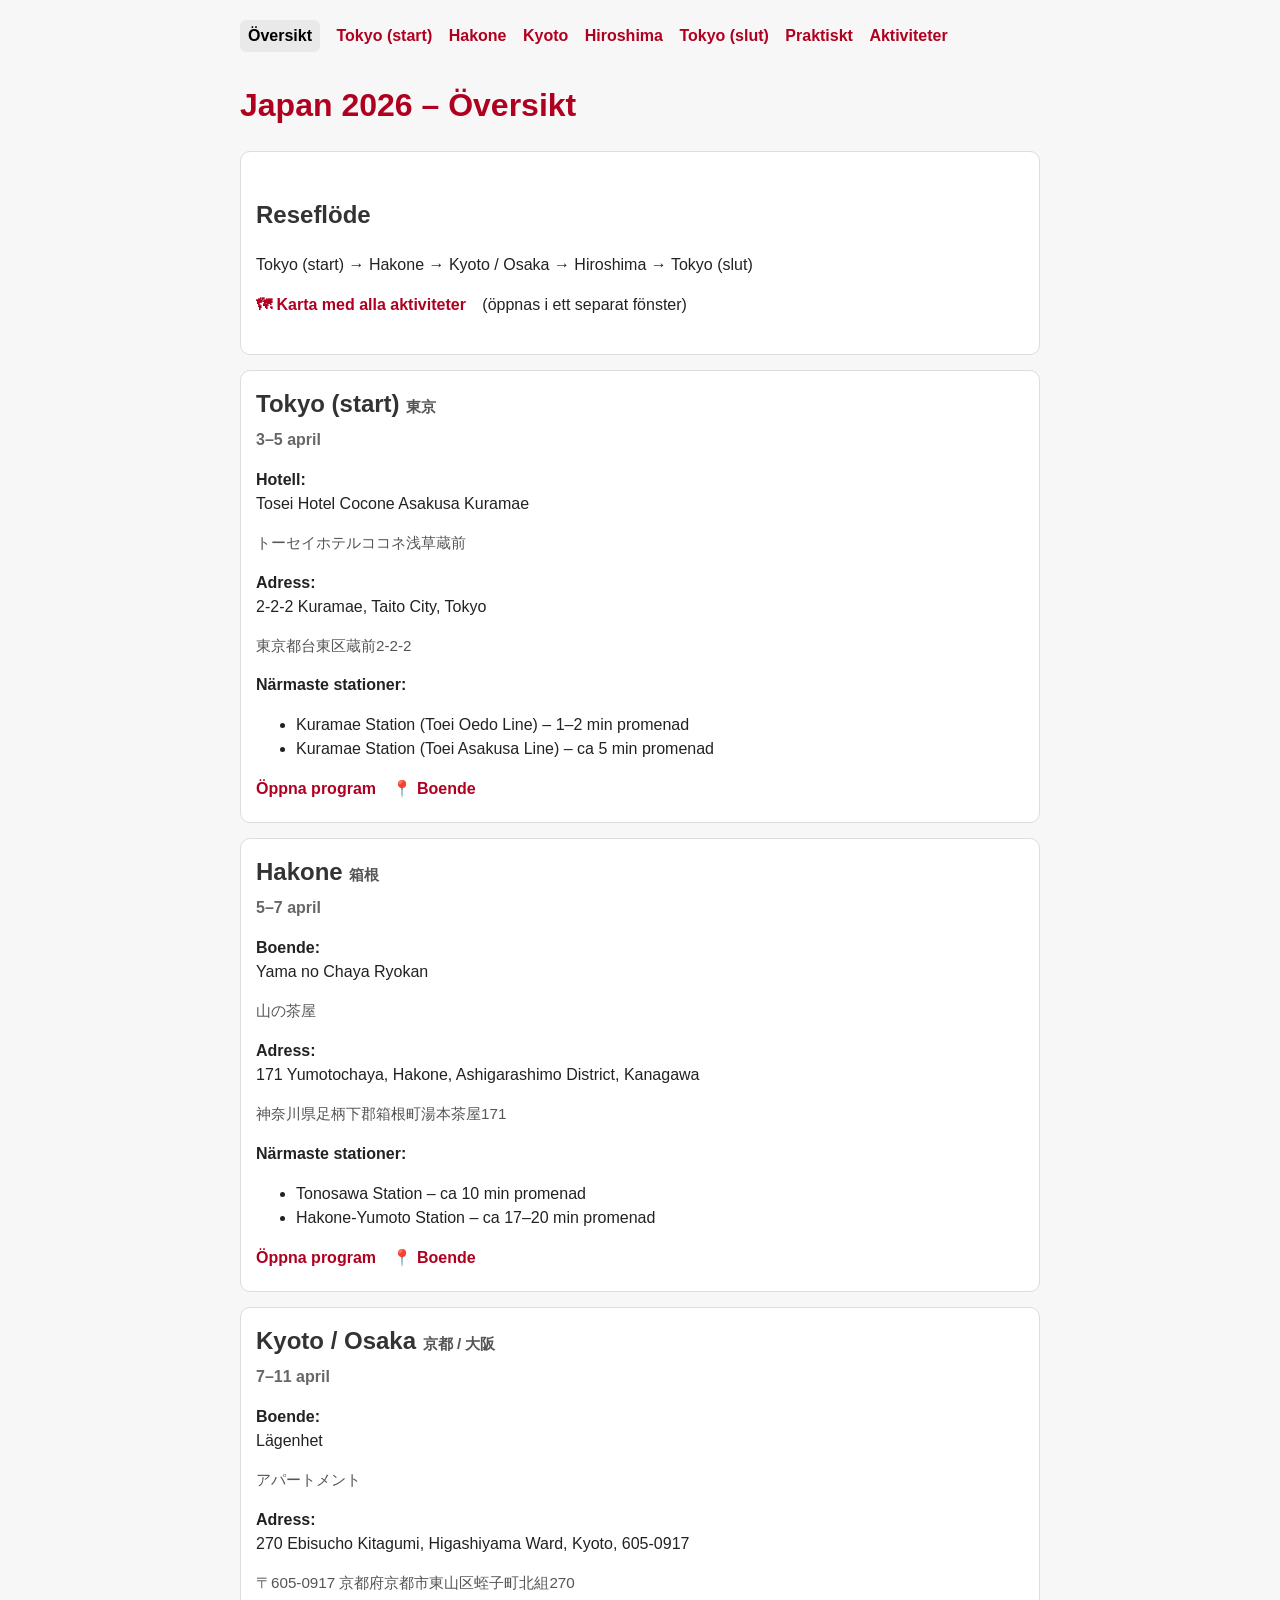
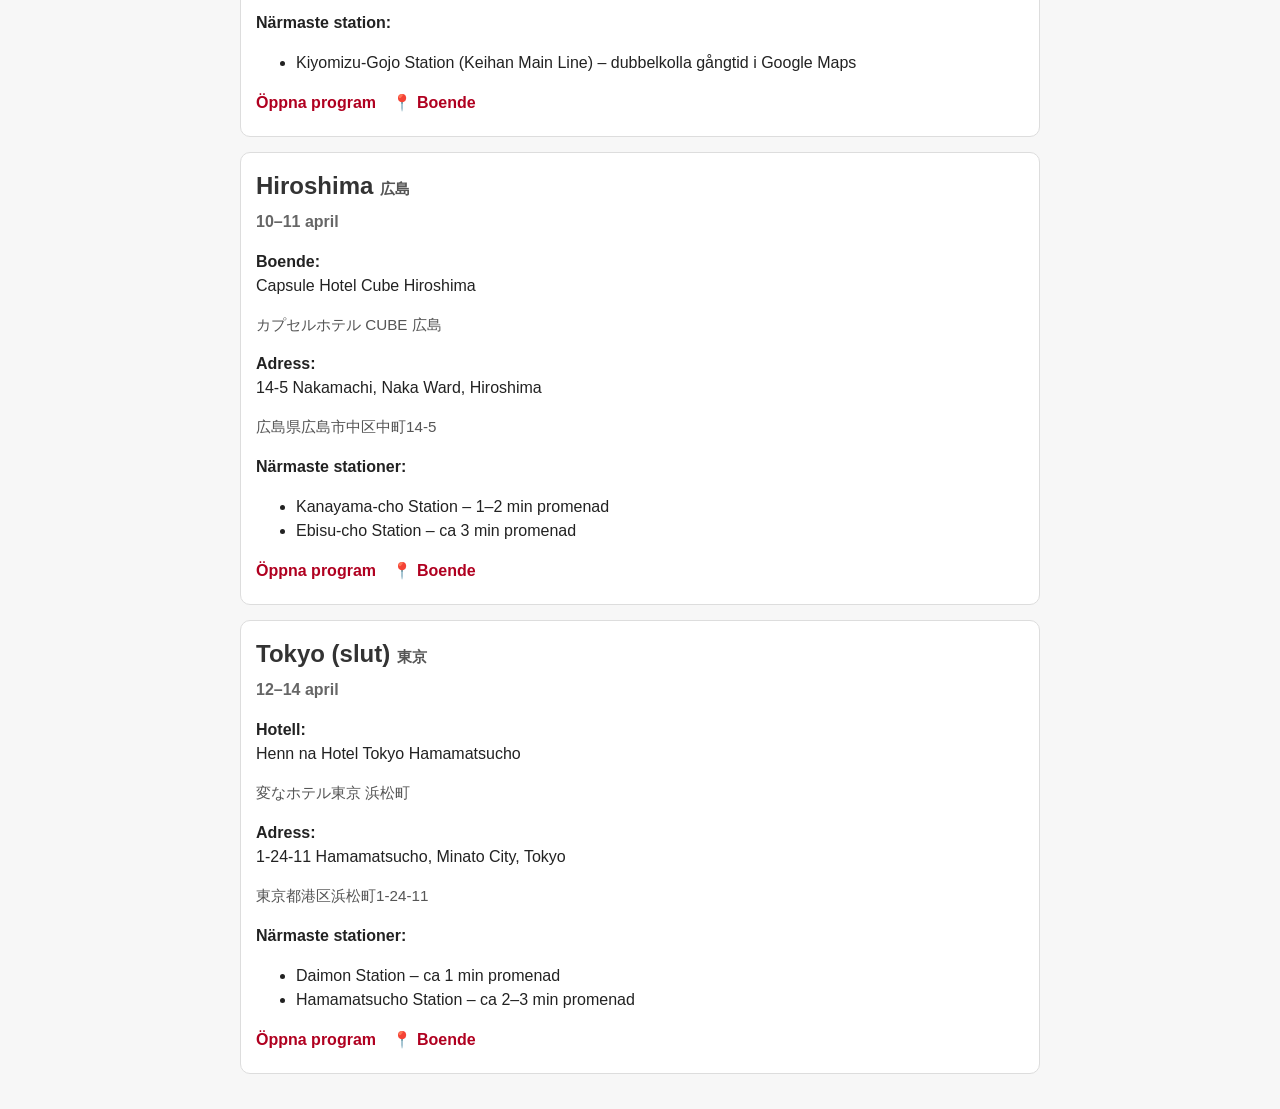
==== index.html @ 1d1a49c8 "Update index.html" ====
<!DOCTYPE html>
<html lang="sv">
<head>
  <meta charset="UTF-8">
  <meta name="viewport" content="width=device-width, initial-scale=1.0">
  <title>Japan 2026 – Översikt</title>
  <link rel="stylesheet" href="style.css?v=3">
  <style>
    .city-card {
      background: white;
      border: 1px solid #ddd;
      border-radius: 10px;
      padding: 15px;
      margin-bottom: 15px;
    }

    .city-card h2 {
      margin-top: 0;
      margin-bottom: 6px;
    }

    .dates {
      margin: 0 0 12px 0;
      color: #666;
      font-weight: bold;
    }

    .jp {
      color: #555;
      font-size: 0.95rem;
    }

    .quicklinks {
      margin-top: 12px;
    }

    .quicklinks a {
      display: inline-block;
      margin-right: 12px;
      margin-bottom: 6px;
    }

    .small-label {
      font-weight: bold;
    }
  </style>
</head>
<body>

<div class="menu">
  <a href="index.html" class="active">Översikt</a>
  <a href="tokyo_3_5.html">Tokyo (start)</a>
  <a href="hakone.html">Hakone</a>
  <a href="kyoto.html">Kyoto</a>
  <a href="hiroshima.html">Hiroshima</a>
  <a href="tokyo_12_14.html">Tokyo (slut)</a>
  <a href="practical.html">Praktiskt</a>
  <a href="areas.html">Aktiviteter</a>
</div>

<h1>Japan 2026 – Översikt</h1>

<div class="day">
  <h2>Reseflöde</h2>
  <p>Tokyo (start) → Hakone → Kyoto / Osaka → Hiroshima → Tokyo (slut)</p>
  <div class="quicklinks">
<p>
  <a href="https://www.google.com/maps/d/viewer?mid=1NEKltZ9swsaoMFm5Di4IIX3zMaCpUF0&z=6" target="_blank">
    🗺 Karta med alla aktiviteter
  </a>
<span class="note">(öppnas i ett separat fönster)</span>
  </p> 
  </div>
</div>

<div class="city-card">
  <h2>Tokyo (start) <span class="jp">東京</span></h2>
  <p class="dates">3–5 april</p>
  <p><span class="small-label">Hotell:</span><br>Tosei Hotel Cocone Asakusa Kuramae</p>
  <p class="jp">トーセイホテルココネ浅草蔵前</p>
  <p><span class="small-label">Adress:</span><br>2-2-2 Kuramae, Taito City, Tokyo</p>
  <p class="jp">東京都台東区蔵前2-2-2</p>
<p><strong>Närmaste stationer:</strong></p>
<ul>
  <li>Kuramae Station (Toei Oedo Line) – 1–2 min promenad</li>
  <li>Kuramae Station (Toei Asakusa Line) – ca 5 min promenad</li>
</ul>
  <div class="quicklinks">
    <a href="tokyo_3_5.html">Öppna program</a>
    <a href=https://maps.app.goo.gl/43SssPXwP4h8FwTp8>📍 Boende</a>
  </div>
</div>

<div class="city-card">
  <h2>Hakone <span class="jp">箱根</span></h2>
  <p class="dates">5–7 april</p>
  <p><span class="small-label">Boende:</span><br>Yama no Chaya Ryokan</p>
  <p class="jp">山の茶屋</p>
  <p><span class="small-label">Adress:</span><br>171 Yumotochaya, Hakone, Ashigarashimo District, Kanagawa</p>
  <p class="jp">神奈川県足柄下郡箱根町湯本茶屋171</p>
  <p><strong>Närmaste stationer:</strong></p>
<ul>
  <li>Tonosawa Station – ca 10 min promenad</li>
  <li>Hakone-Yumoto Station – ca 17–20 min promenad</li>
</ul>
  <div class="quicklinks">
    <a href="hakone.html">Öppna program</a>
    <a href=https://maps.app.goo.gl/KFVNgr5e3pTmdGPj9>📍 Boende</a>
  </div>
</div>

<div class="city-card">
  <h2>Kyoto / Osaka <span class="jp">京都 / 大阪</span></h2>
  <p class="dates">7–11 april</p>
  <p><span class="small-label">Boende:</span><br>Lägenhet</p>
  <p class="jp">アパートメント</p>
  <p><span class="small-label">Adress:</span><br>270 Ebisucho Kitagumi, Higashiyama Ward, Kyoto, 605-0917</p>
  <p class="jp">〒605-0917 京都府京都市東山区蛭子町北組270</p>
  <p><strong>Närmaste station:</strong></p>
<ul>
  <li>Kiyomizu-Gojo Station (Keihan Main Line) – dubbelkolla gångtid i Google Maps</li>
</ul>
  <div class="quicklinks">
    <a href="kyoto.html">Öppna program</a>
    <a href="https://maps.app.goo.gl/BNZSy1Zy8b6AjcTH7" target="_blank" rel="noopener noreferrer">📍 Boende</a>
  </div>
</div>

<div class="city-card">
  <h2>Hiroshima <span class="jp">広島</span></h2>
  <p class="dates">10–11 april</p>
  <p><span class="small-label">Boende:</span><br>Capsule Hotel Cube Hiroshima</p>
  <p class="jp">カプセルホテル CUBE 広島</p>
  <p><span class="small-label">Adress:</span><br>14-5 Nakamachi, Naka Ward, Hiroshima</p>
  <p class="jp">広島県広島市中区中町14-5</p>
  <p><strong>Närmaste stationer:</strong></p>
<ul>
  <li>Kanayama-cho Station – 1–2 min promenad</li>
  <li>Ebisu-cho Station – ca 3 min promenad</li>
</ul>
  <div class="quicklinks">
    <a href="hiroshima.html">Öppna program</a>
    <a href="https://maps.google.com/?q=Capsule+Hotel+Cube+Hiroshima" target="_blank" rel="noopener noreferrer">📍 Boende</a>
  </div>
</div>

<div class="city-card">
  <h2>Tokyo (slut) <span class="jp">東京</span></h2>
  <p class="dates">12–14 april</p>
  <p><span class="small-label">Hotell:</span><br>Henn na Hotel Tokyo Hamamatsucho</p>
  <p class="jp">変なホテル東京 浜松町</p>
  <p><span class="small-label">Adress:</span><br>1-24-11 Hamamatsucho, Minato City, Tokyo</p>
  <p class="jp">東京都港区浜松町1-24-11</p>
  <p><strong>Närmaste stationer:</strong></p>
<ul>
  <li>Daimon Station – ca 1 min promenad</li>
  <li>Hamamatsucho Station – ca 2–3 min promenad</li>
</ul>
  <div class="quicklinks">
    <a href="tokyo_12_14.html">Öppna program</a>
    <a href="https://maps.google.com/?q=Henn+na+Hotel+Tokyo+Hamamatsucho" target="_blank" rel="noopener noreferrer">📍 Boende</a>
  </div>
</div>

</body>
</html>
---- style.css ----
body {
  font-family: Arial, sans-serif;
  max-width: 800px;
  margin: 0 auto;
  padding: 20px;
  line-height: 1.5;
  background: #f7f7f7;
  color: #222;
}

h1 {
  color: #b00020;
}

h2 {
  margin-top: 30px;
  color: #333;
}

a {
  color: #b00020;
  text-decoration: none;
  font-weight: bold;
}

a:hover {
  text-decoration: underline;
}

.day {
  background: white;
  border: 1px solid #ddd;
  border-radius: 10px;
  padding: 15px;
  margin-bottom: 15px;
}

nav,
.menu {
  margin-bottom: 20px;
}

.menu a {
  display: inline-block;
  margin-right: 10px;
  margin-bottom: 8px;
}

.menu,
.submenu {
  margin-bottom: 15px;
}

.menu a,
.submenu a {
  margin-right: 12px;
  font-weight: bold;
}

.submenu a {
  font-size: 0.9rem;
  color: #666;
}

.menu a.active,
.submenu a.active {
  color: #000 !important;
  text-decoration: none !important;
  font-weight: bold;
  background: #e9e9e9;
  padding: 4px 8px;
  border-radius: 6px;
}

.activity {
  display: grid;
  grid-template-columns: 80px 1fr;
  gap: 10px;
  margin-bottom: 10px;
  padding: 10px;
  border-radius: 10px;
  background: white;
  border-left: 5px solid #ccc;
}

.time {
  font-weight: bold;
  color: #444;
}

.content h4 {
  margin: 0;
  font-size: 1rem;
}

.area {
  margin: 2px 0 0 0;
  color: #666;
  font-size: 0.9rem;
}

.hint {
  margin: 4px 0 0 0;
  font-weight: 500;
  color: #333;
}

.notes {
  margin: 2px 0 0 0;
  color: #666;
  font-size: 0.9rem;
}

.meta {
  margin-top: 8px;
}

.status {
  display: inline-block;
  font-size: 0.75rem;
  padding: 2px 6px;
  margin-right: 6px;
  border-radius: 6px;
  background: #e8f3ea;
  color: #1f5130;
}

.category {
  display: inline-block;
  font-size: 0.75rem;
  padding: 2px 6px;
  border-radius: 6px;
  background: #eee;
  color: #444;
}

/* Länkar längst ner i aktivitet */
.links {
  margin-top: 8px;
}

.links a {
  display: inline-block;
  margin-right: 12px;
  font-size: 0.95rem;
}

/* STATUS-FÄRGER - ytterkant */
.status-booked {
  border-left-color: #16a34a;
}

.status-planned {
  border-left-color: #f59e0b;
}

.status-optional {
  border-left-color: #9ca3af;
}

/* STATUS-FÄRGER - badge */
.status-planned .status {
  background: #fff3d6;
  color: #7a5600;
}

.status-optional .status {
  background: #efefef;
  color: #555;
}

/* Kollapsbara sektioner för Practical */
.section {
  background: white;
  border: 1px solid #ddd;
  border-radius: 10px;
  margin-bottom: 15px;
  overflow: hidden;
}

.section-header {
  display: flex;
  justify-content: space-between;
  align-items: center;
  cursor: pointer;
  padding: 14px 16px;
}

.section-header h2 {
  margin: 0;
  font-size: 1.8rem;
}

.section-content {
  padding: 0 16px 16px 16px;
}

.section.collapsed .section-content {
  display: none;
}

.toggle {
  font-size: 1.4rem;
  font-weight: bold;
  color: #666;
  line-height: 1;
  flex-shrink: 0;
}

/* Mobil */
@media (max-width: 640px) {
  body {
    padding: 14px;
    font-size: 17px;
  }

  h1 {
    font-size: 2.2rem;
  }

  h2 {
    font-size: 1.8rem;
  }

  h3 {
    font-size: 1.5rem;
  }

  .activity {
    grid-template-columns: 64px 1fr;
    gap: 12px;
    padding: 12px;
  }

  .time {
    font-size: 1.1rem;
  }

  .content h4 {
    font-size: 1.1rem;
  }

  .area,
  .hint,
  .notes {
    font-size: 1rem;
  }

  .menu a {
    display: inline-block;
    margin-right: 14px;
    margin-bottom: 8px;
  }

  .links a {
    margin-right: 14px;
    font-size: 1rem;
  }

.note {
  font-size: 0.9rem;
  color: #666;
  margin-left: 6px;
}
  
.name-row {
  display: flex;
  justify-content: space-between;
  align-items: flex-start;
  gap: 10px;
}

.heart-btn {
  background: none;
  border: none;
  padding: 0;
  font-size: 1.2rem;
  cursor: pointer;
  line-height: 1;
}

.heart-btn.active {
  transform: scale(1.05);
}

.name-row {
  display: flex;
  justify-content: space-between;
  align-items: flex-start;
  gap: 10px;
}

.heart-btn {
  background: none;
  border: none;
  padding: 0;
  font-size: 1.2rem;
  cursor: pointer;
  line-height: 1;
  flex-shrink: 0;
}

.heart-btn.active {
  transform: scale(1.05);
}
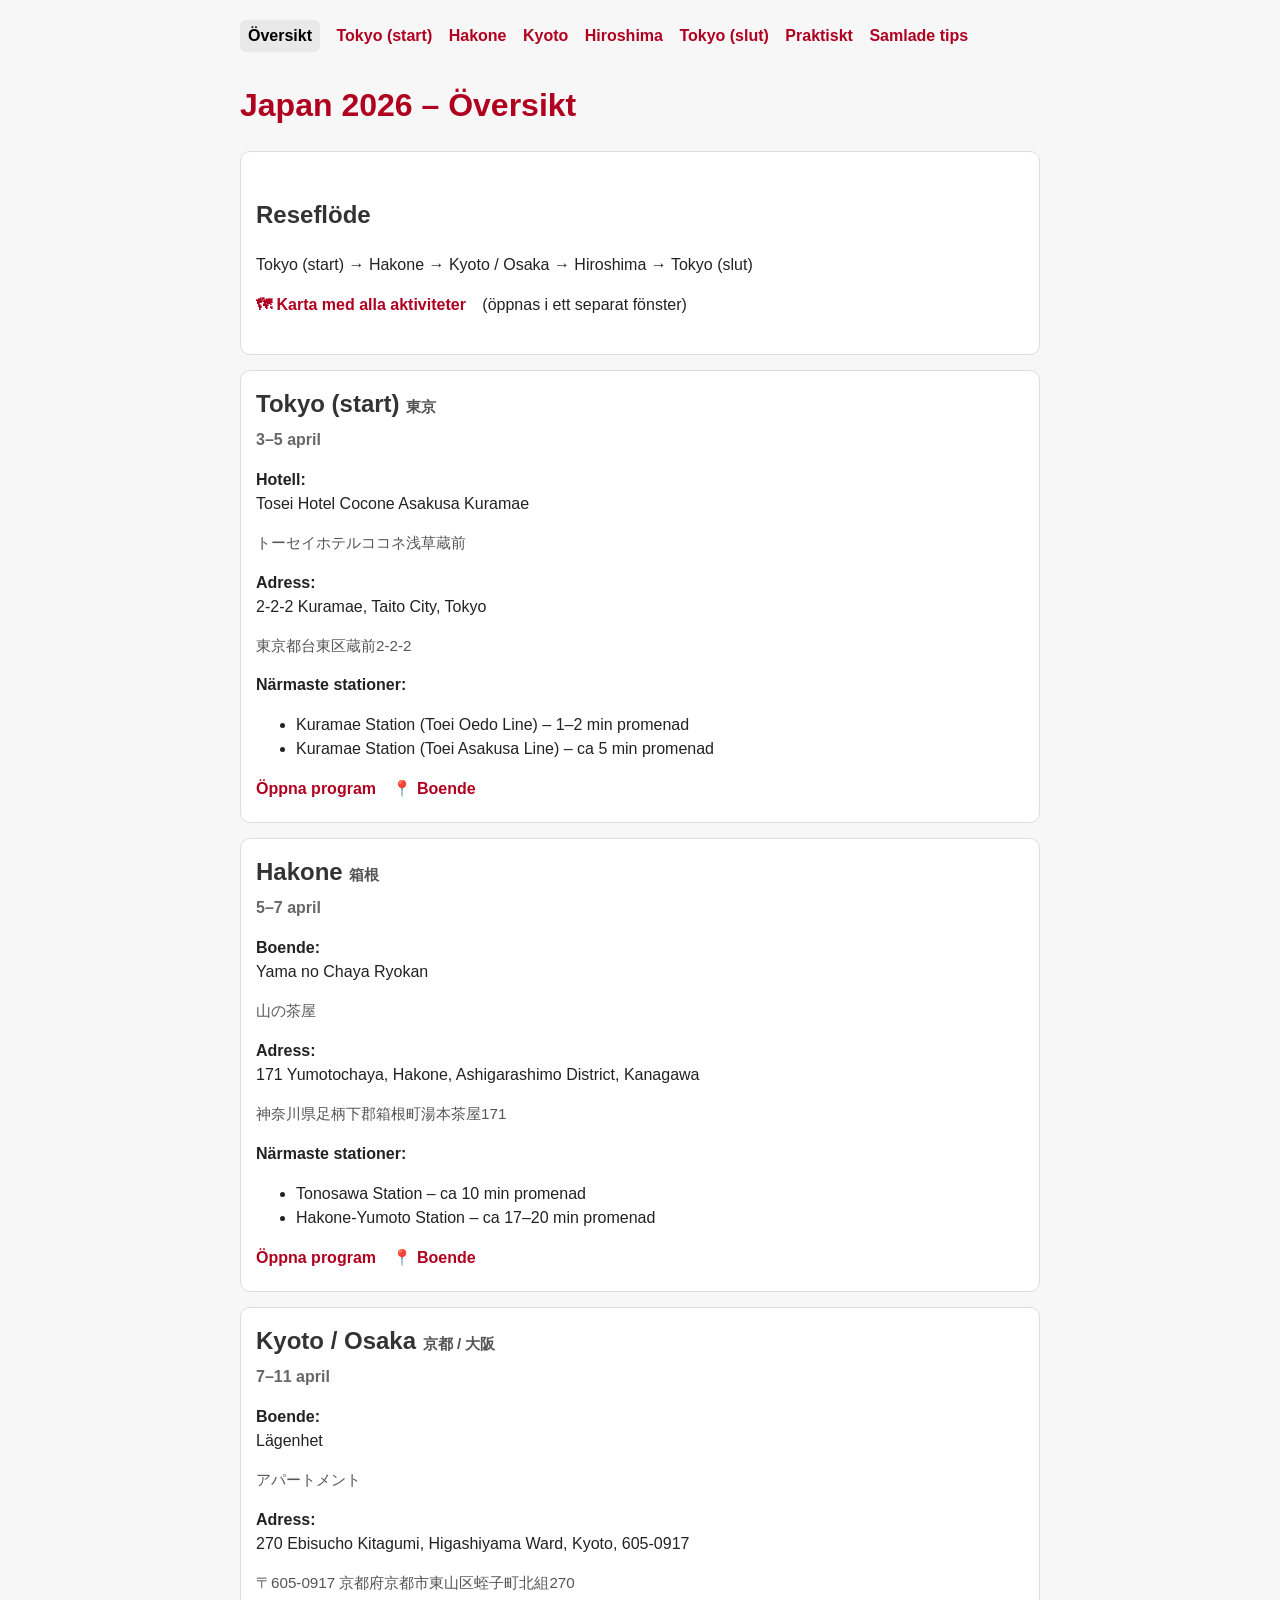
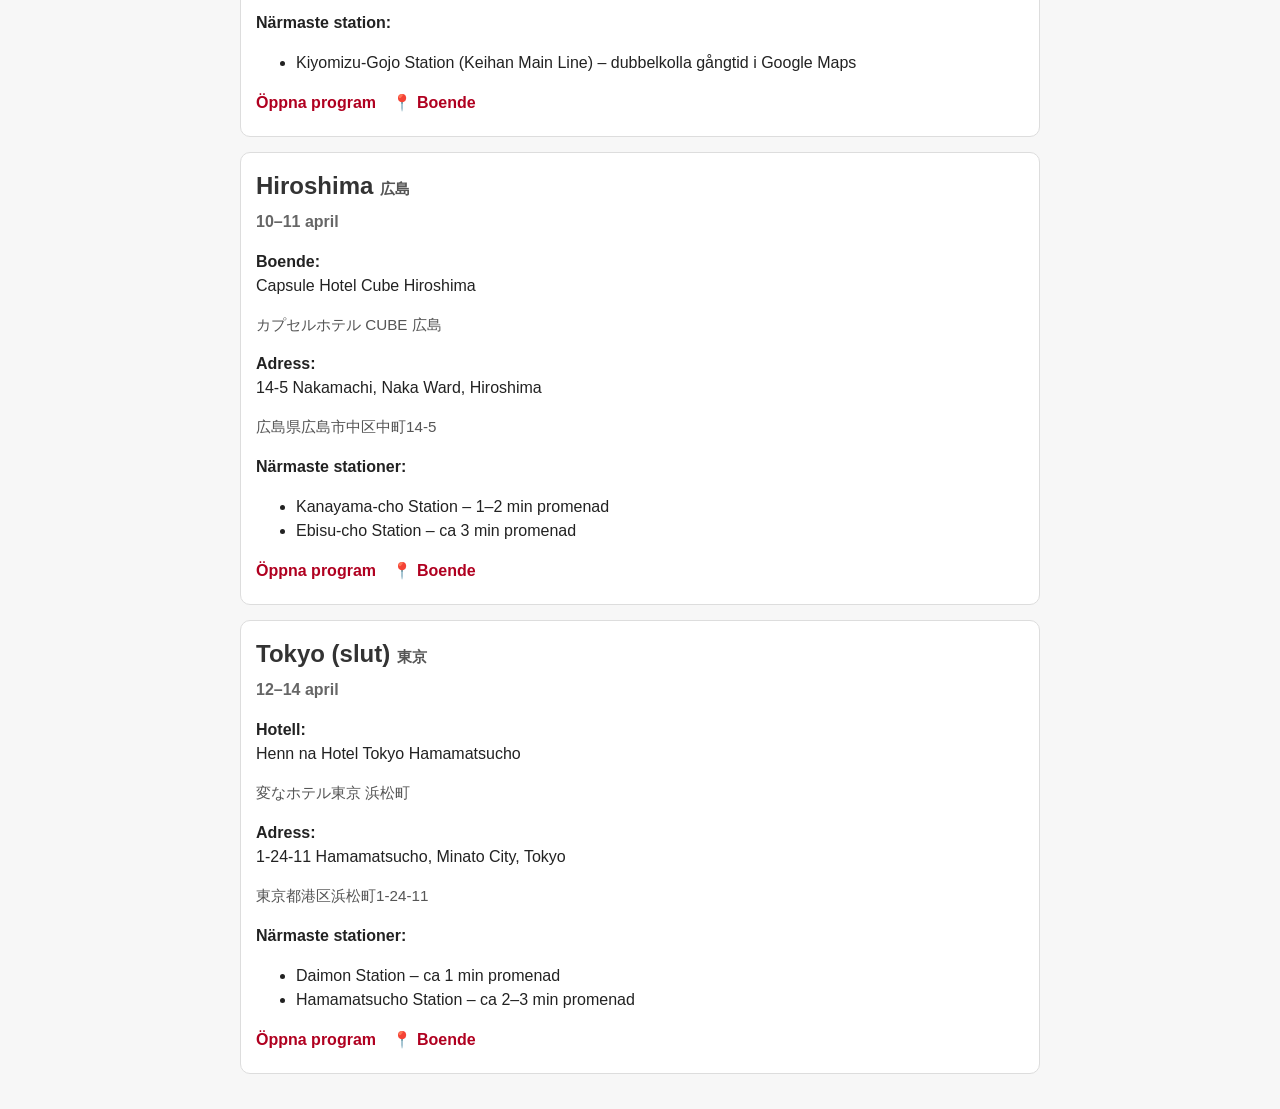
==== commit 7ad18127: "Update index.html" ====
--- a/index.html
+++ b/index.html
@@ -55,7 +55,7 @@
   <a href="hiroshima.html">Hiroshima</a>
   <a href="tokyo_12_14.html">Tokyo (slut)</a>
   <a href="practical.html">Praktiskt</a>
-  <a href="areas.html">Aktiviteter</a>
+  <a href="areas.html">Samlade tips</a>
 </div>
 
 <h1>Japan 2026 – Översikt</h1>
--- a/style.css
+++ b/style.css
@@ -303,3 +303,20 @@
 .heart-btn.active {
   transform: scale(1.05);
 }
+
+.destination-note {
+  background: #fff;
+  border: 1px solid #ddd;
+  border-radius: 10px;
+  padding: 12px 14px;
+  margin-bottom: 14px;
+}
+
+.destination-note p {
+  margin-top: 0;
+  margin-bottom: 8px;
+}
+
+.destination-note ul {
+  margin: 0;
+}
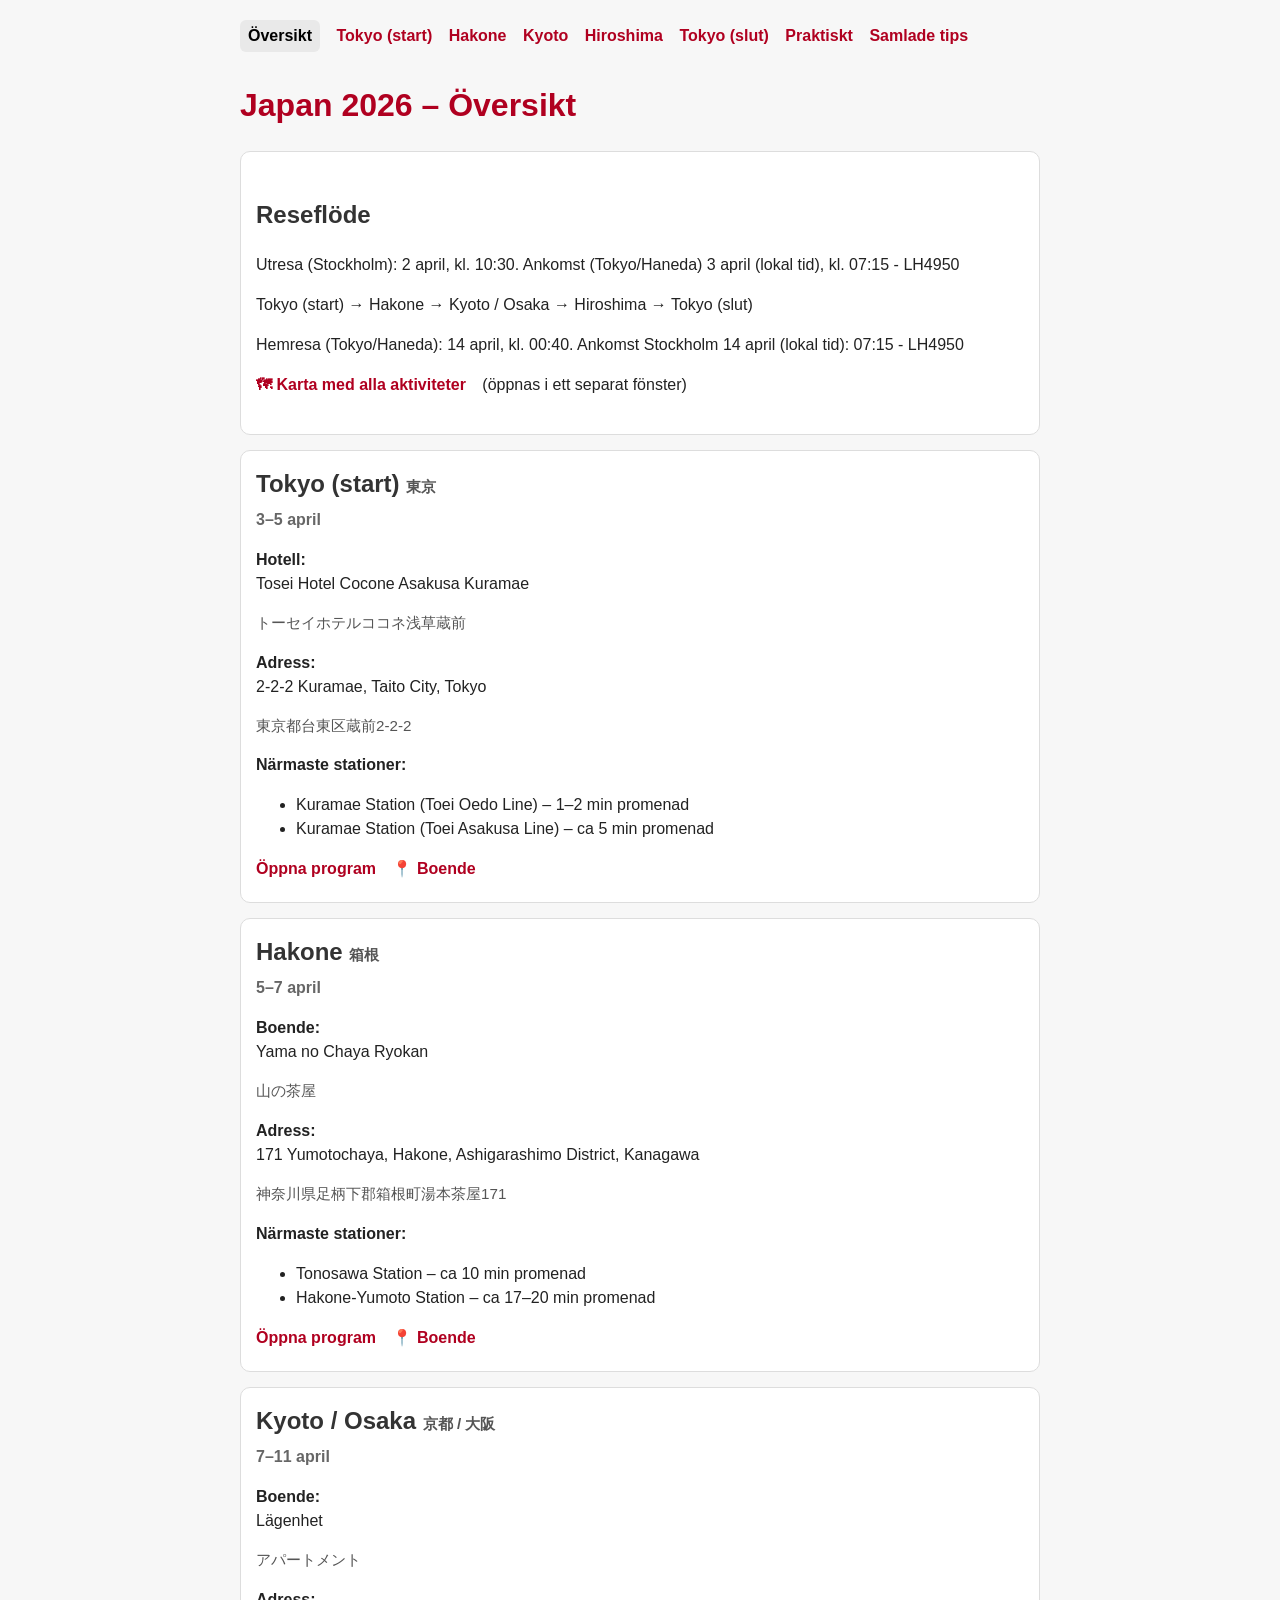
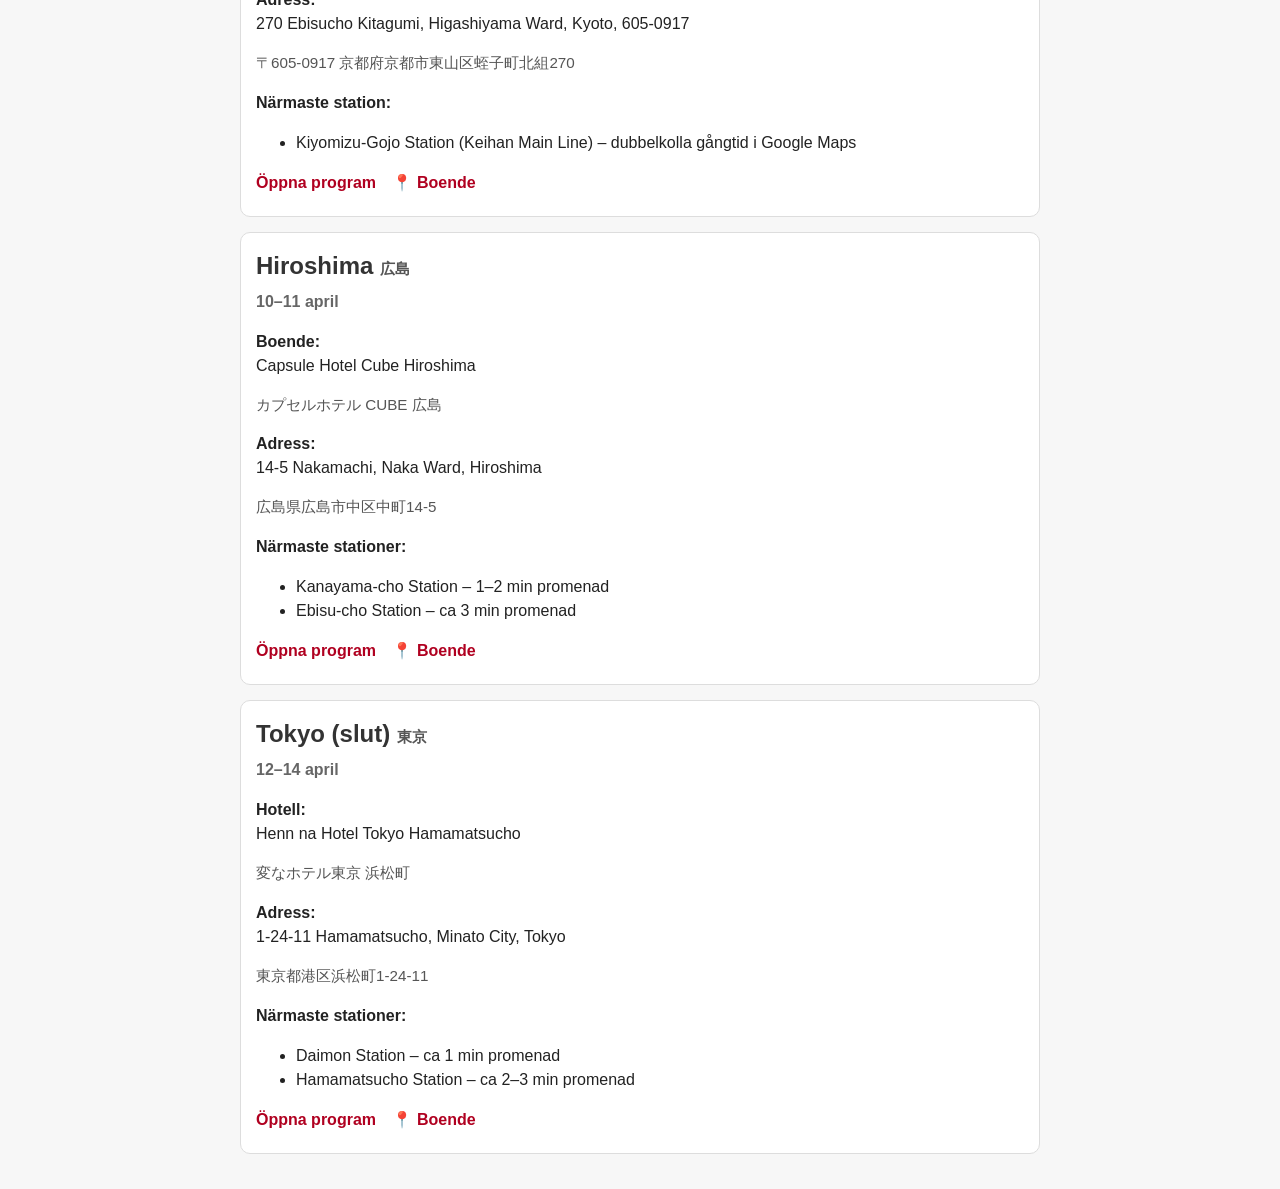
==== commit d08f80f8: "Update index.html" ====
--- a/index.html
+++ b/index.html
@@ -62,7 +62,10 @@
 
 <div class="day">
   <h2>Reseflöde</h2>
+  <p>Utresa (Stockholm): 2 april, kl. 10:30. Ankomst (Tokyo/Haneda) 3 april (lokal tid), kl. 07:15 - LH4950</p>
   <p>Tokyo (start) → Hakone → Kyoto / Osaka → Hiroshima → Tokyo (slut)</p>
+  <p>Hemresa (Tokyo/Haneda): 14 april, kl. 00:40. Ankomst Stockholm 14 april (lokal tid): 07:15 - LH4950</p>
+
   <div class="quicklinks">
 <p>
   <a href="https://www.google.com/maps/d/viewer?mid=1NEKltZ9swsaoMFm5Di4IIX3zMaCpUF0&z=6" target="_blank">
--- a/style.css
+++ b/style.css
@@ -320,3 +320,30 @@
 .destination-note ul {
   margin: 0;
 }
+
+.day-header {
+  display: flex;
+  justify-content: space-between;
+  align-items: center;
+  cursor: pointer;
+}
+
+.day-header h3 {
+  margin: 0;
+}
+
+.day-toggle {
+  font-size: 1.2rem;
+  font-weight: bold;
+  color: #666;
+  line-height: 1;
+  flex-shrink: 0;
+}
+
+.day-content {
+  margin-top: 10px;
+}
+
+.day.collapsed .day-content {
+  display: none;
+}
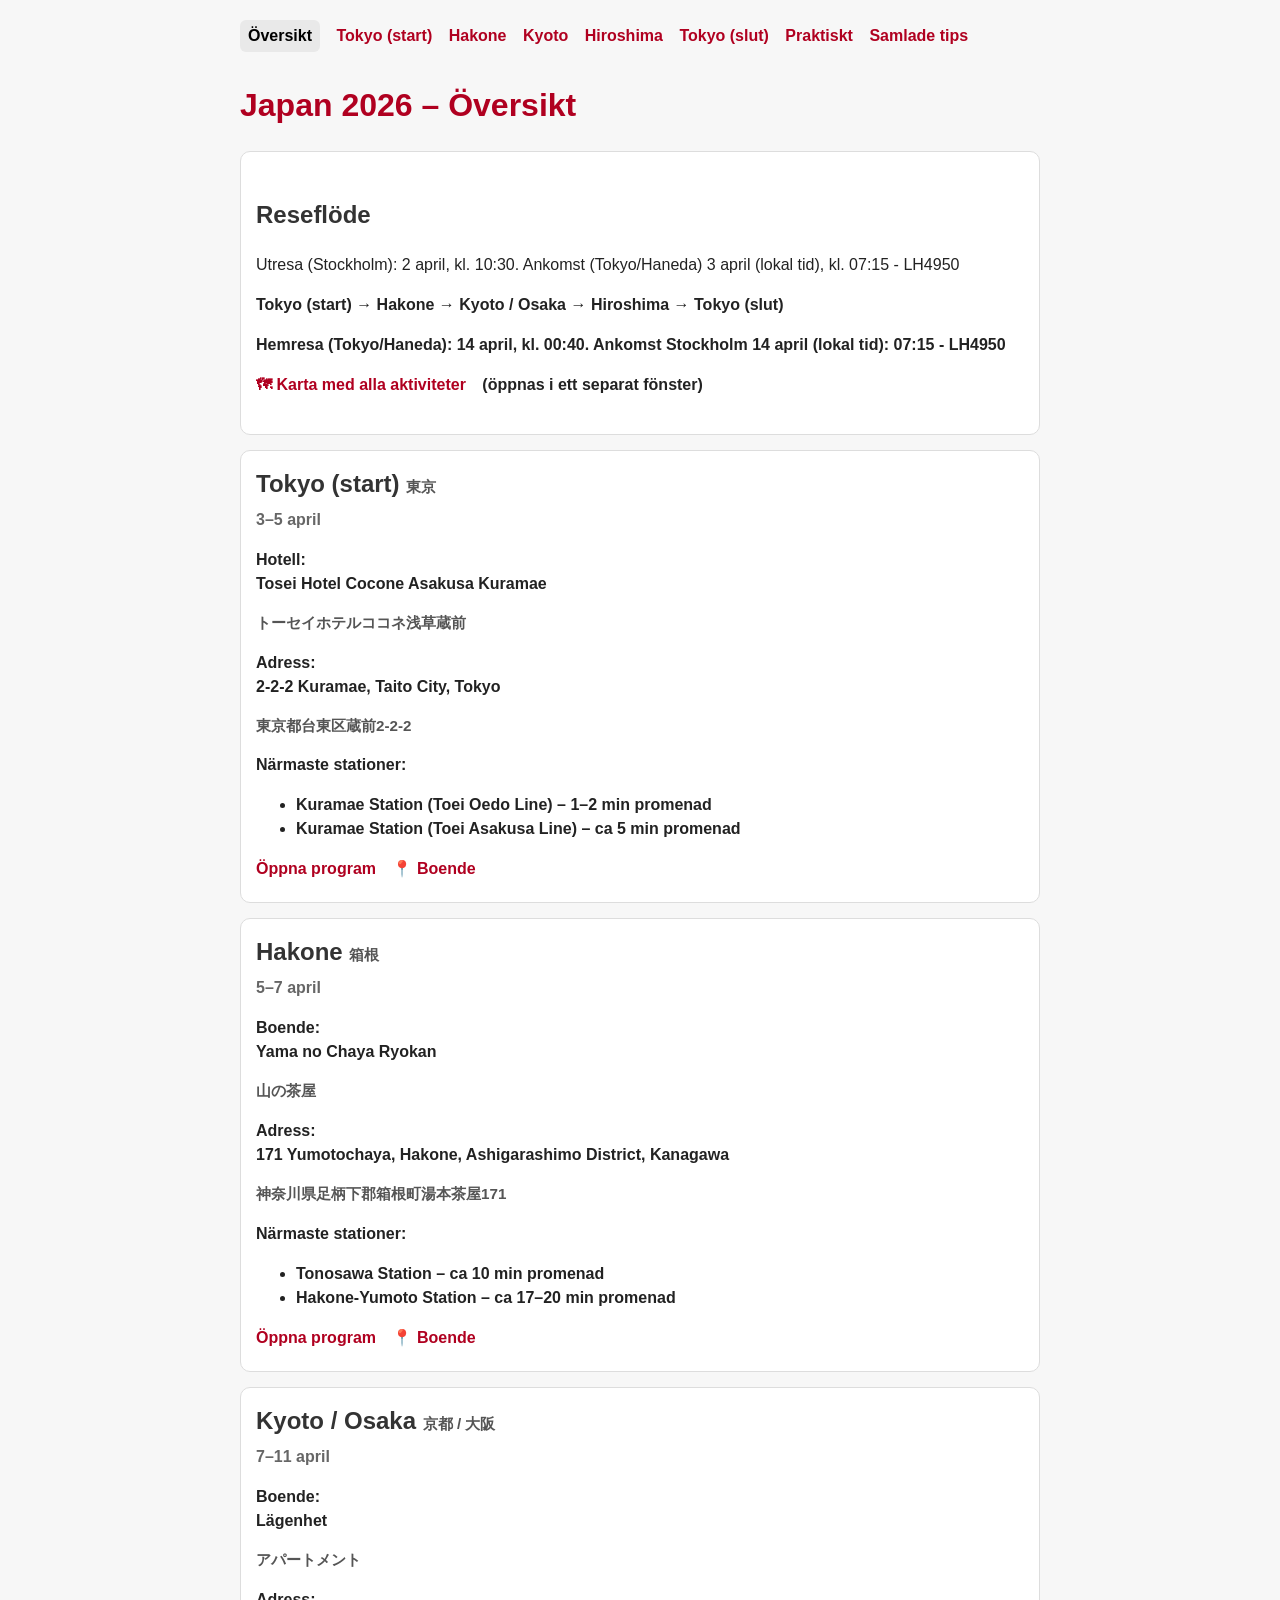
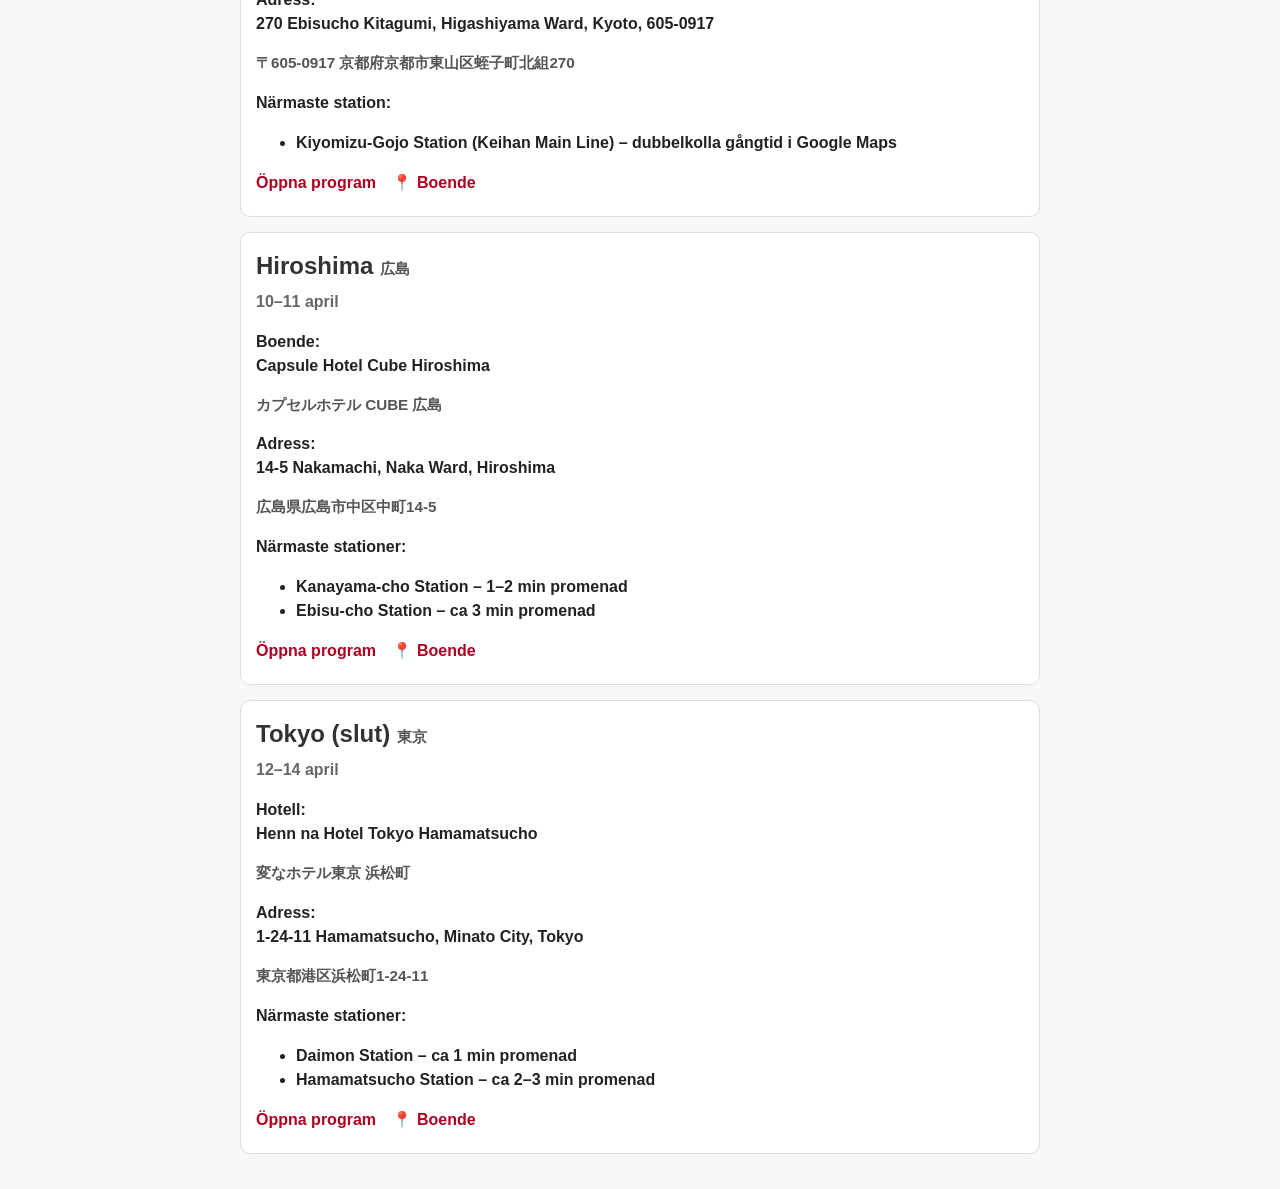
==== commit 74aa9105: "Update index.html" ====
--- a/index.html
+++ b/index.html
@@ -63,7 +63,7 @@
 <div class="day">
   <h2>Reseflöde</h2>
   <p>Utresa (Stockholm): 2 april, kl. 10:30. Ankomst (Tokyo/Haneda) 3 april (lokal tid), kl. 07:15 - LH4950</p>
-  <p>Tokyo (start) → Hakone → Kyoto / Osaka → Hiroshima → Tokyo (slut)</p>
+  <p><strong>Tokyo (start) → Hakone → Kyoto / Osaka → Hiroshima → Tokyo (slut)<strong></p>
   <p>Hemresa (Tokyo/Haneda): 14 april, kl. 00:40. Ankomst Stockholm 14 april (lokal tid): 07:15 - LH4950</p>
 
   <div class="quicklinks">
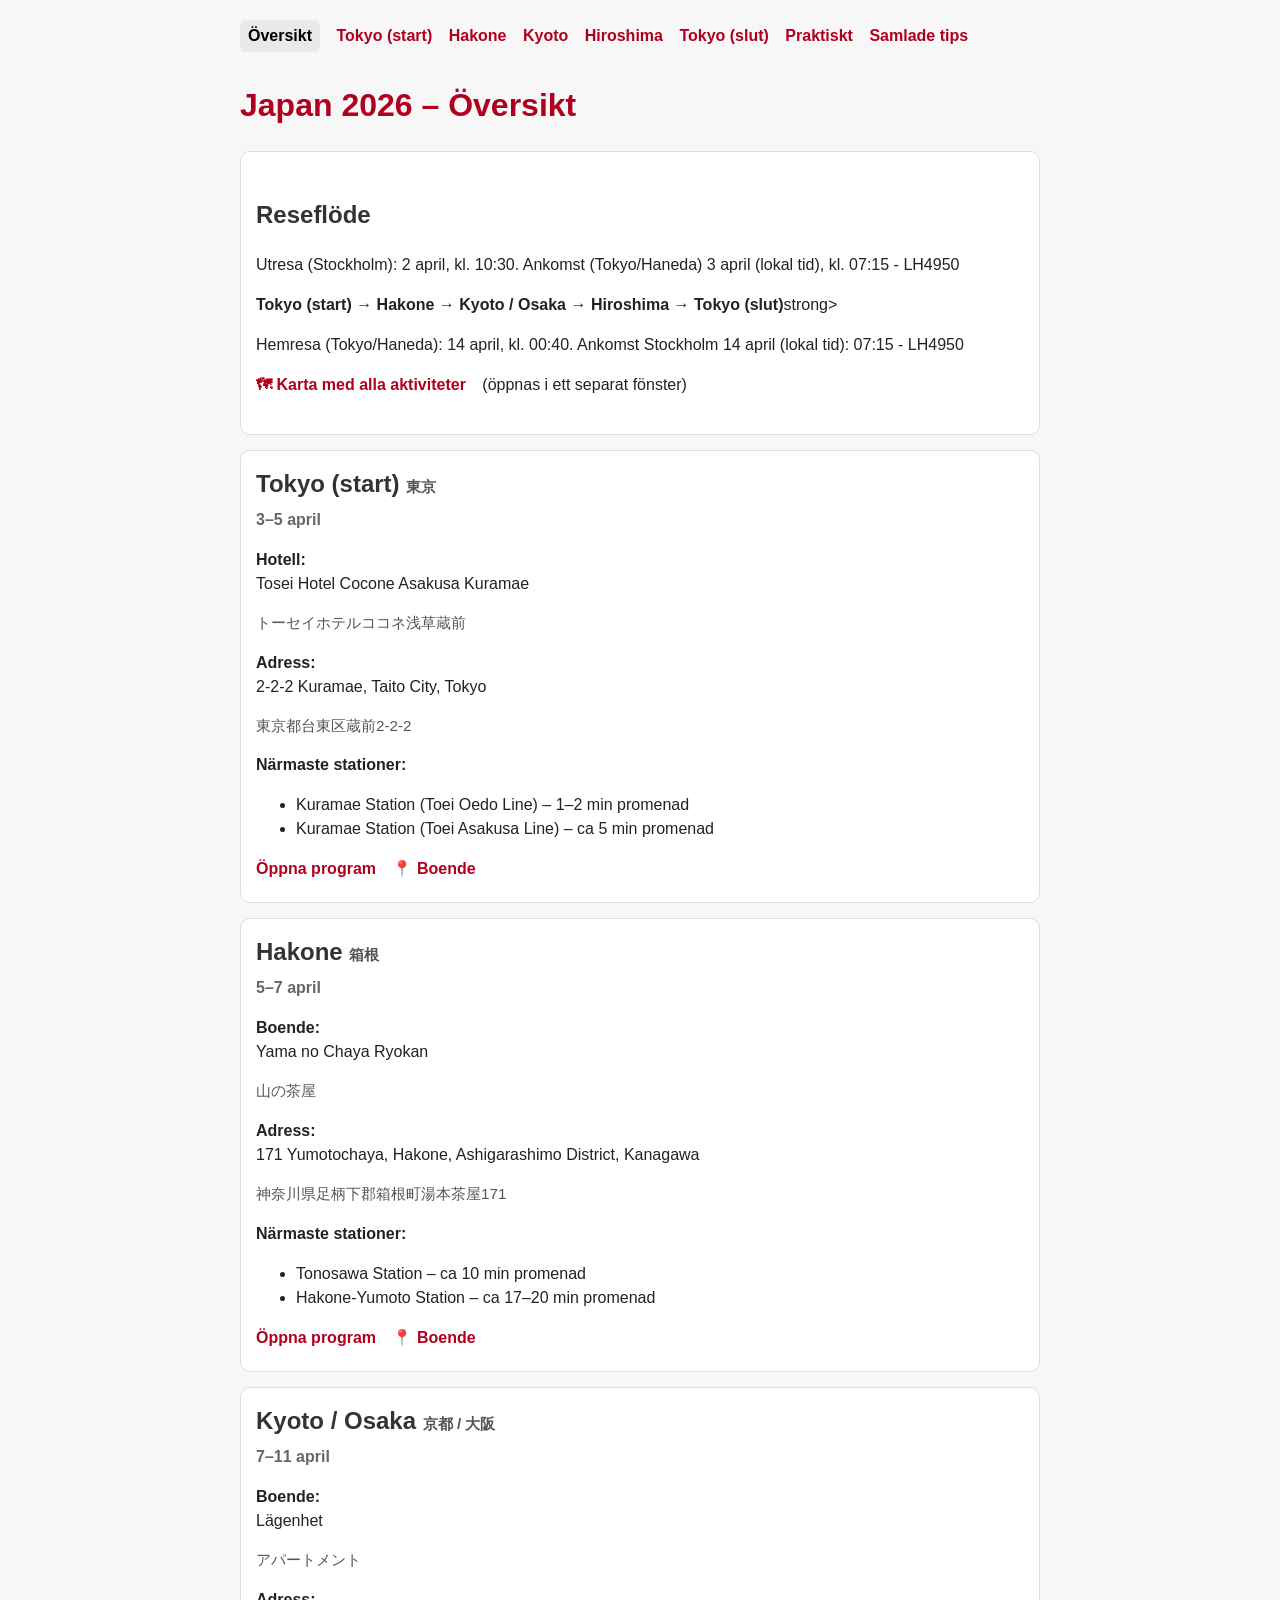
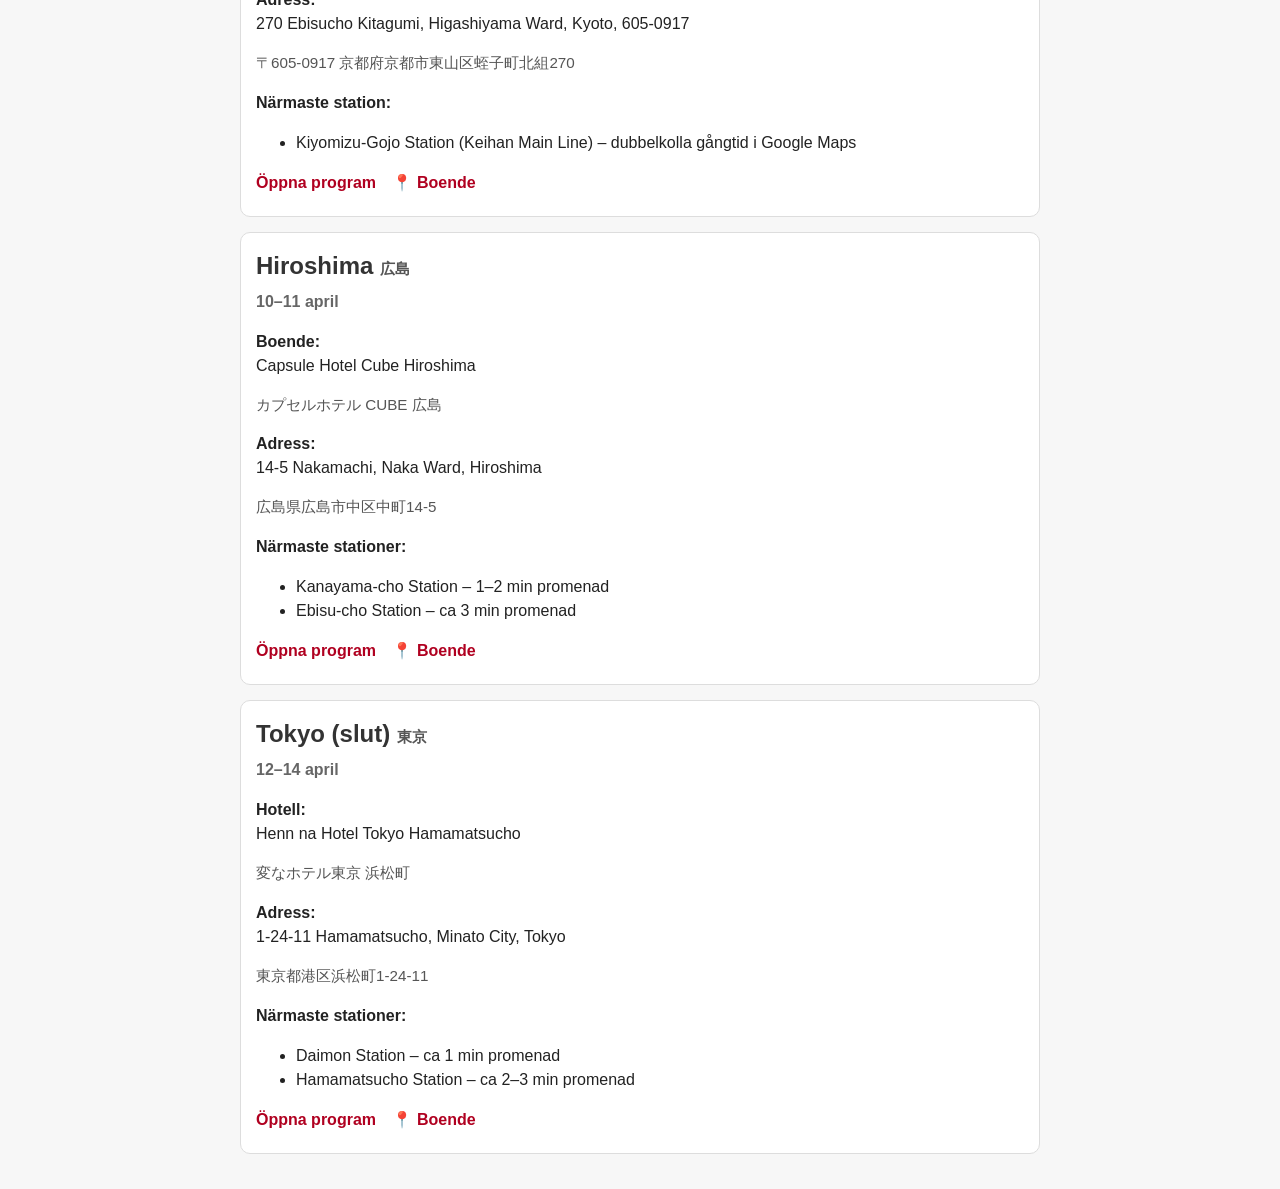
==== commit 95623c5d: "Update index.html" ====
--- a/index.html
+++ b/index.html
@@ -63,7 +63,7 @@
 <div class="day">
   <h2>Reseflöde</h2>
   <p>Utresa (Stockholm): 2 april, kl. 10:30. Ankomst (Tokyo/Haneda) 3 april (lokal tid), kl. 07:15 - LH4950</p>
-  <p><strong>Tokyo (start) → Hakone → Kyoto / Osaka → Hiroshima → Tokyo (slut)<strong></p>
+  <p><strong>Tokyo (start) → Hakone → Kyoto / Osaka → Hiroshima → Tokyo (slut)</strong>strong></p>
   <p>Hemresa (Tokyo/Haneda): 14 april, kl. 00:40. Ankomst Stockholm 14 april (lokal tid): 07:15 - LH4950</p>
 
   <div class="quicklinks">
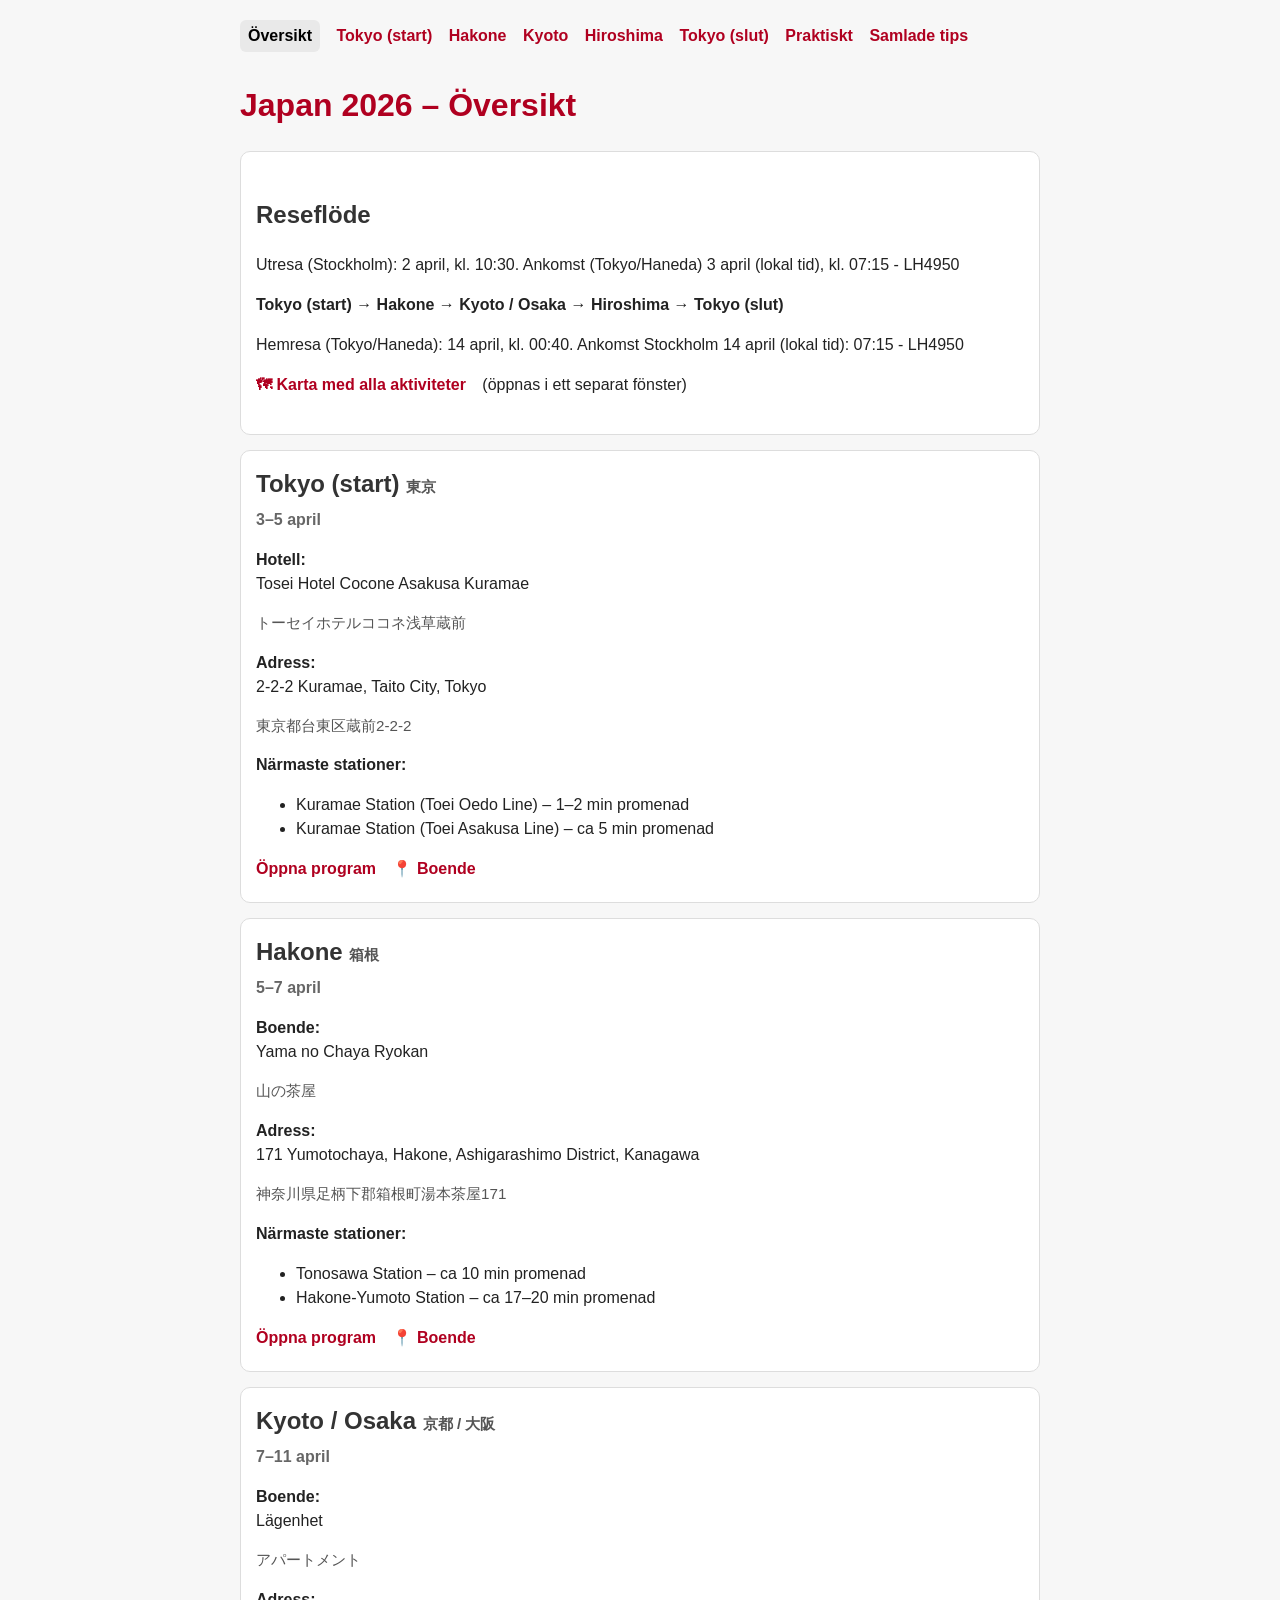
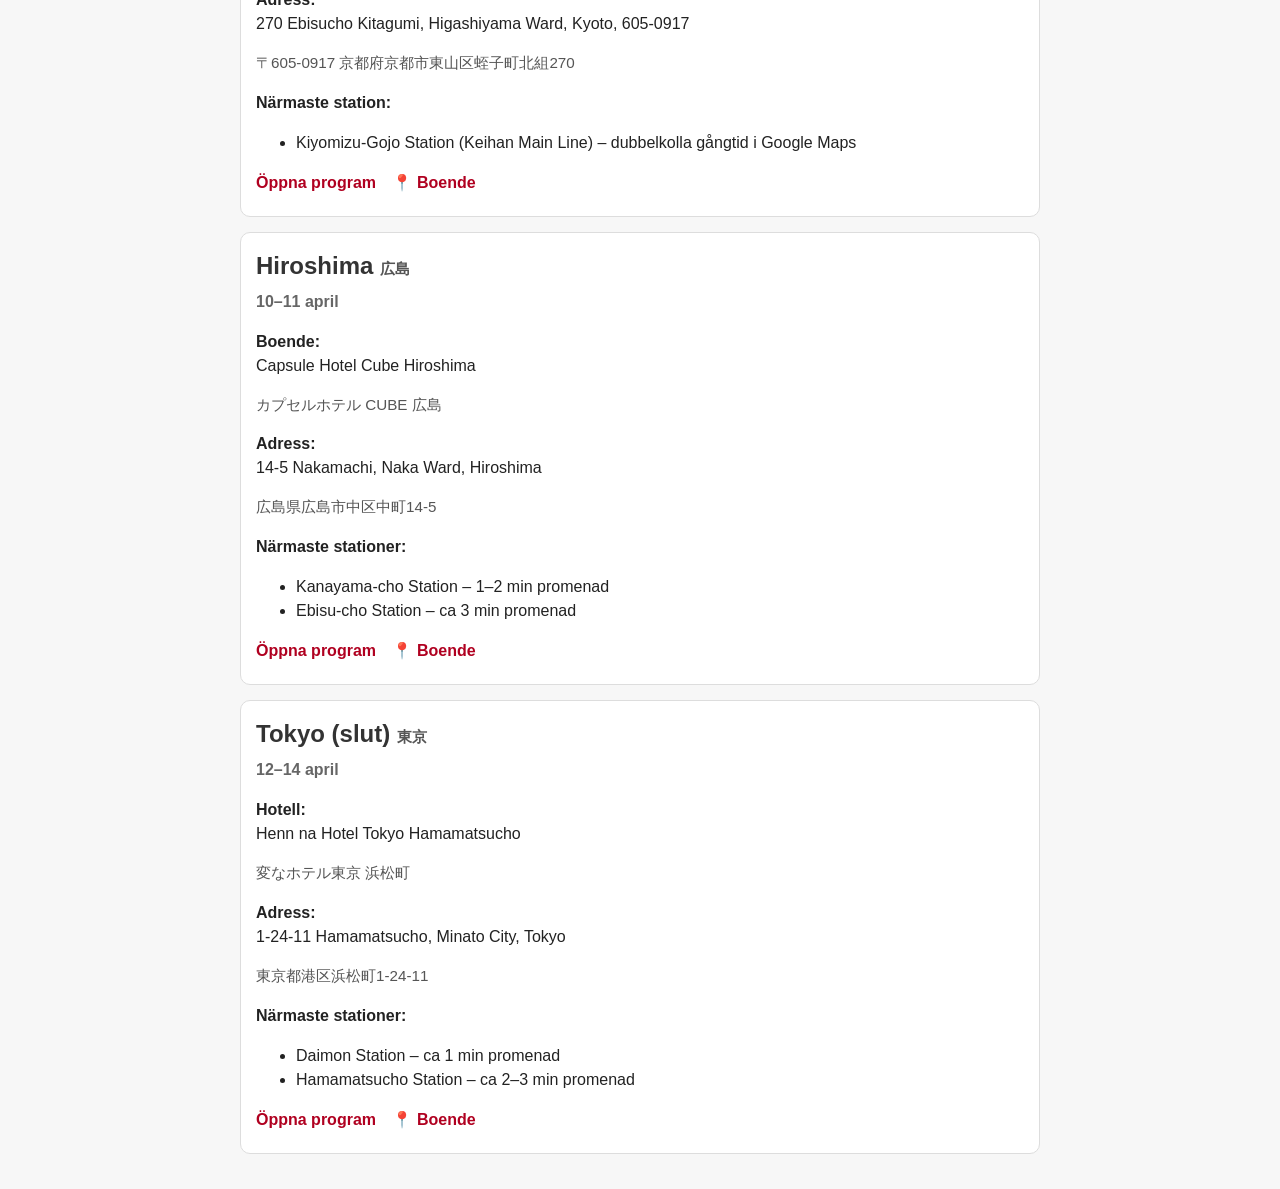
==== commit 7b2e1a2c: "Update index.html" ====
--- a/index.html
+++ b/index.html
@@ -63,7 +63,7 @@
 <div class="day">
   <h2>Reseflöde</h2>
   <p>Utresa (Stockholm): 2 april, kl. 10:30. Ankomst (Tokyo/Haneda) 3 april (lokal tid), kl. 07:15 - LH4950</p>
-  <p><strong>Tokyo (start) → Hakone → Kyoto / Osaka → Hiroshima → Tokyo (slut)</strong>strong></p>
+  <p><strong>Tokyo (start) → Hakone → Kyoto / Osaka → Hiroshima → Tokyo (slut)</strong></p>
   <p>Hemresa (Tokyo/Haneda): 14 april, kl. 00:40. Ankomst Stockholm 14 april (lokal tid): 07:15 - LH4950</p>
 
   <div class="quicklinks">
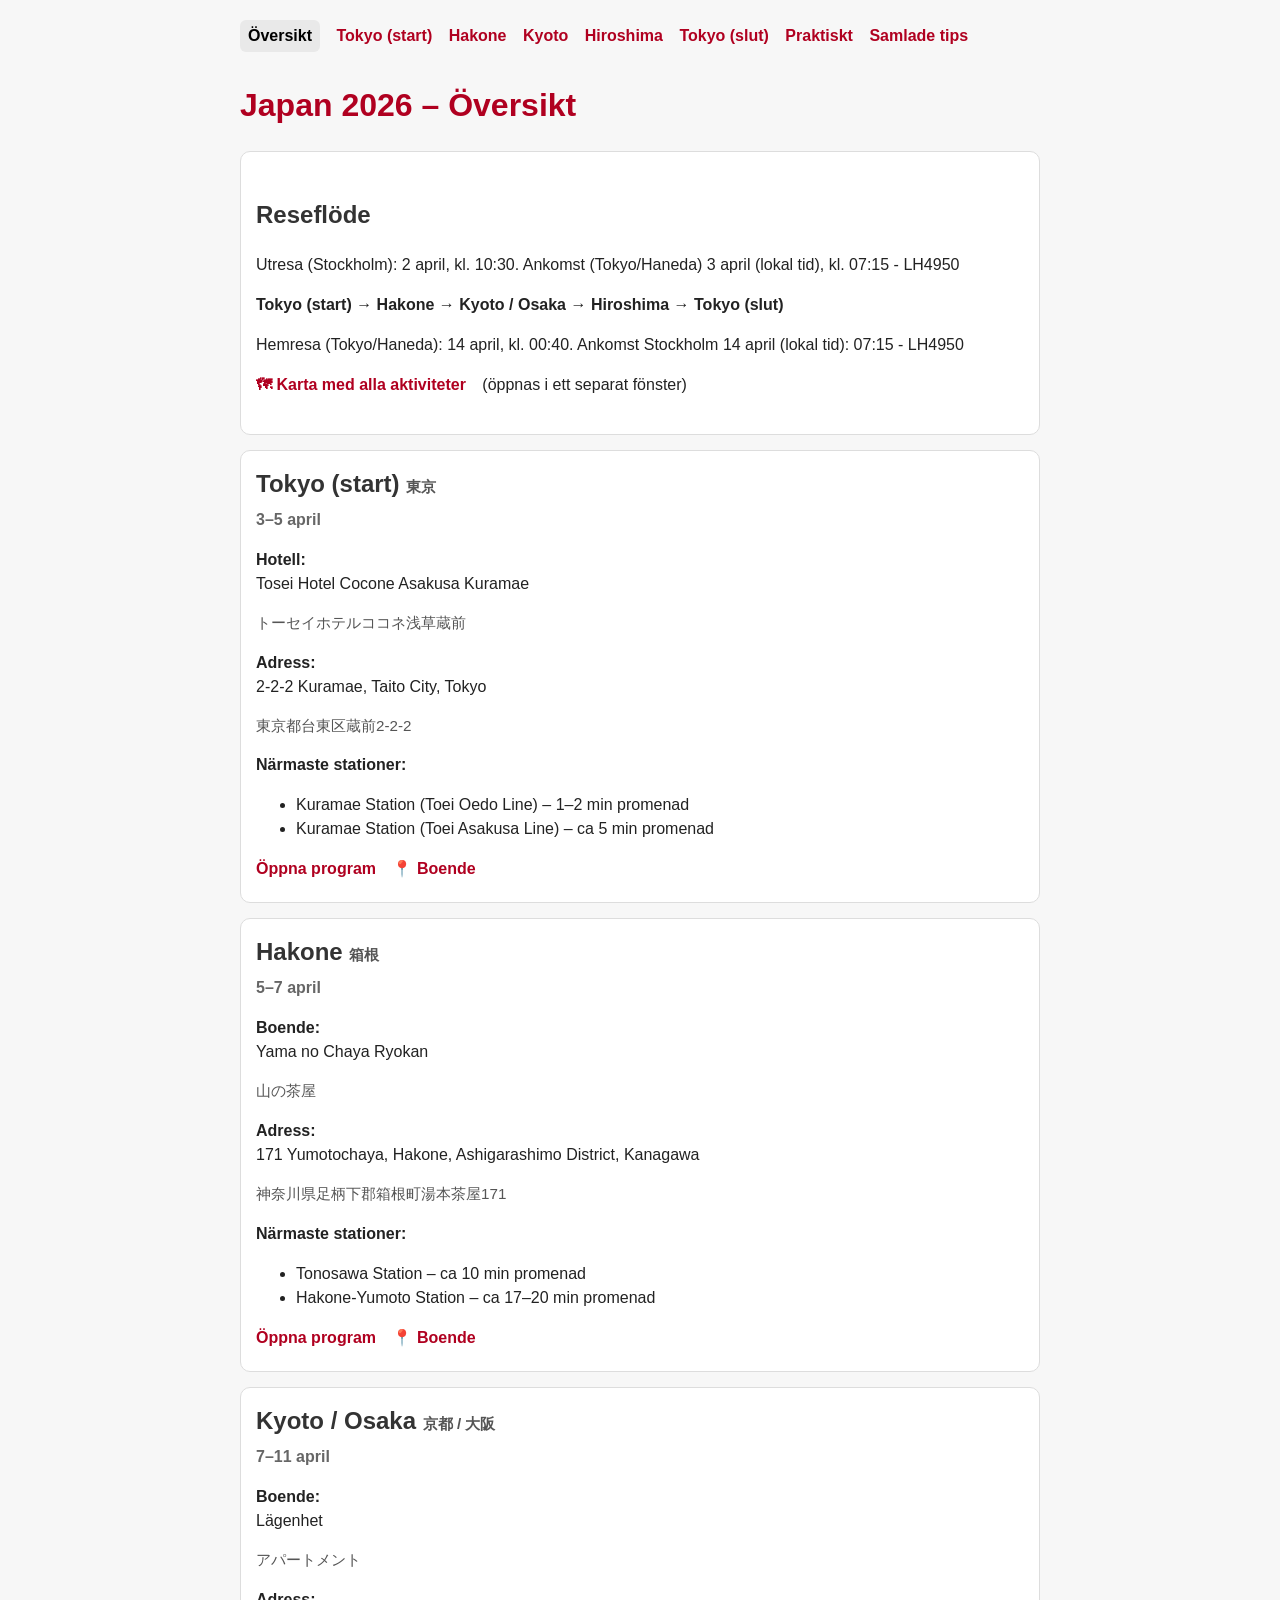
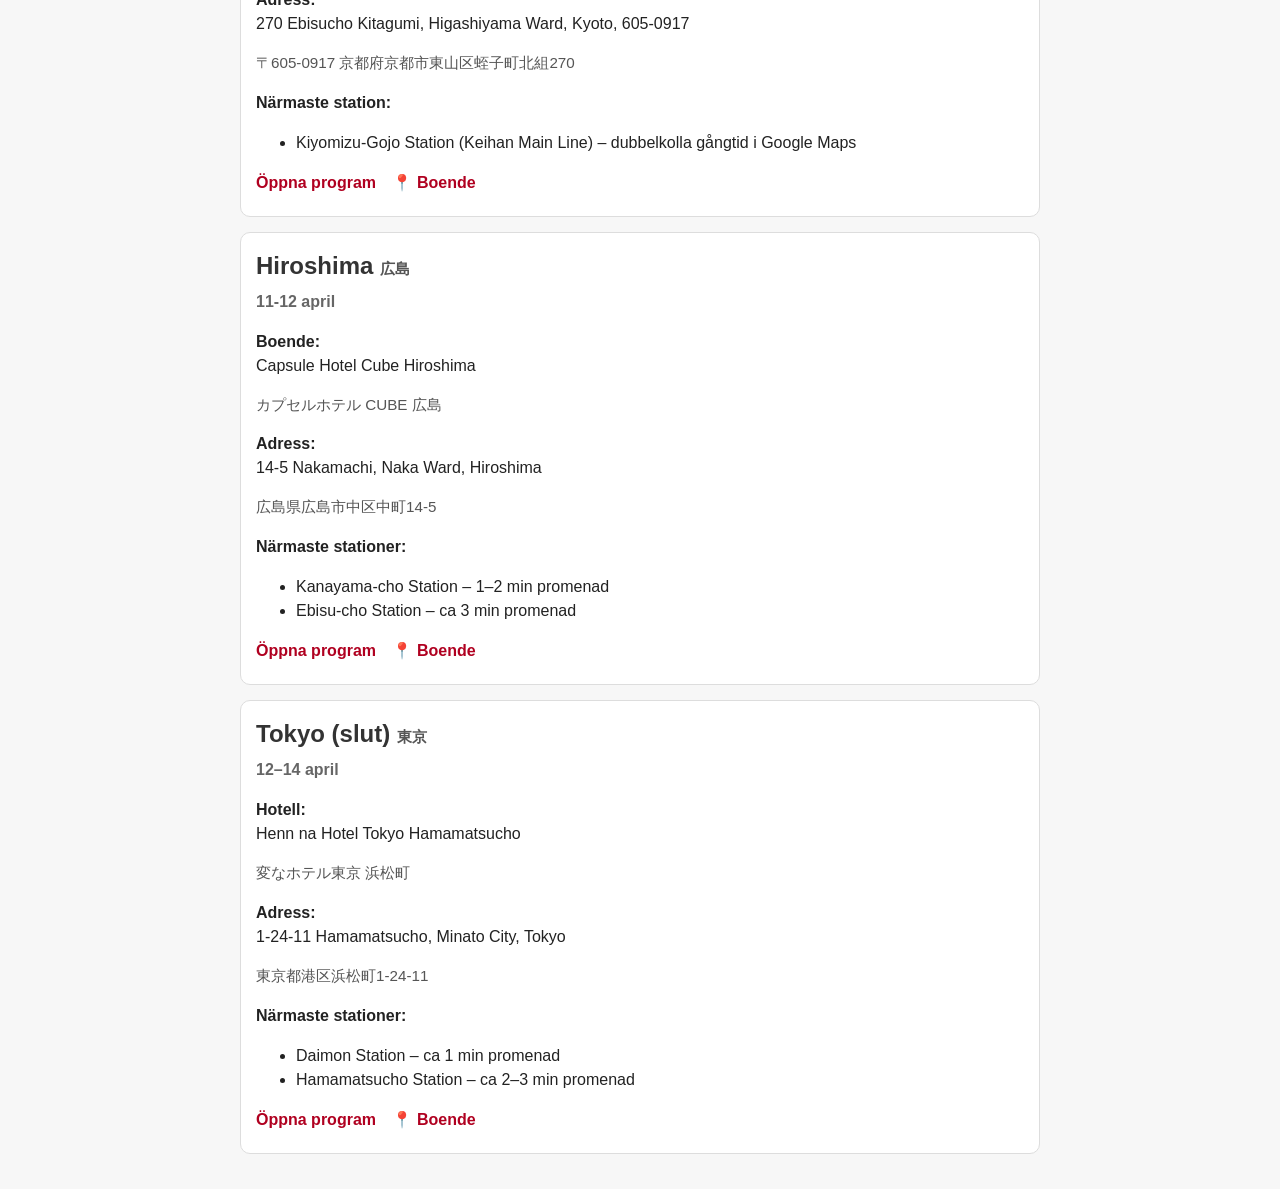
==== commit bb5ca80a: "Update index.html" ====
--- a/index.html
+++ b/index.html
@@ -131,7 +131,7 @@
 
 <div class="city-card">
   <h2>Hiroshima <span class="jp">広島</span></h2>
-  <p class="dates">10–11 april</p>
+  <p class="dates">11-12 april</p>
   <p><span class="small-label">Boende:</span><br>Capsule Hotel Cube Hiroshima</p>
   <p class="jp">カプセルホテル CUBE 広島</p>
   <p><span class="small-label">Adress:</span><br>14-5 Nakamachi, Naka Ward, Hiroshima</p>
